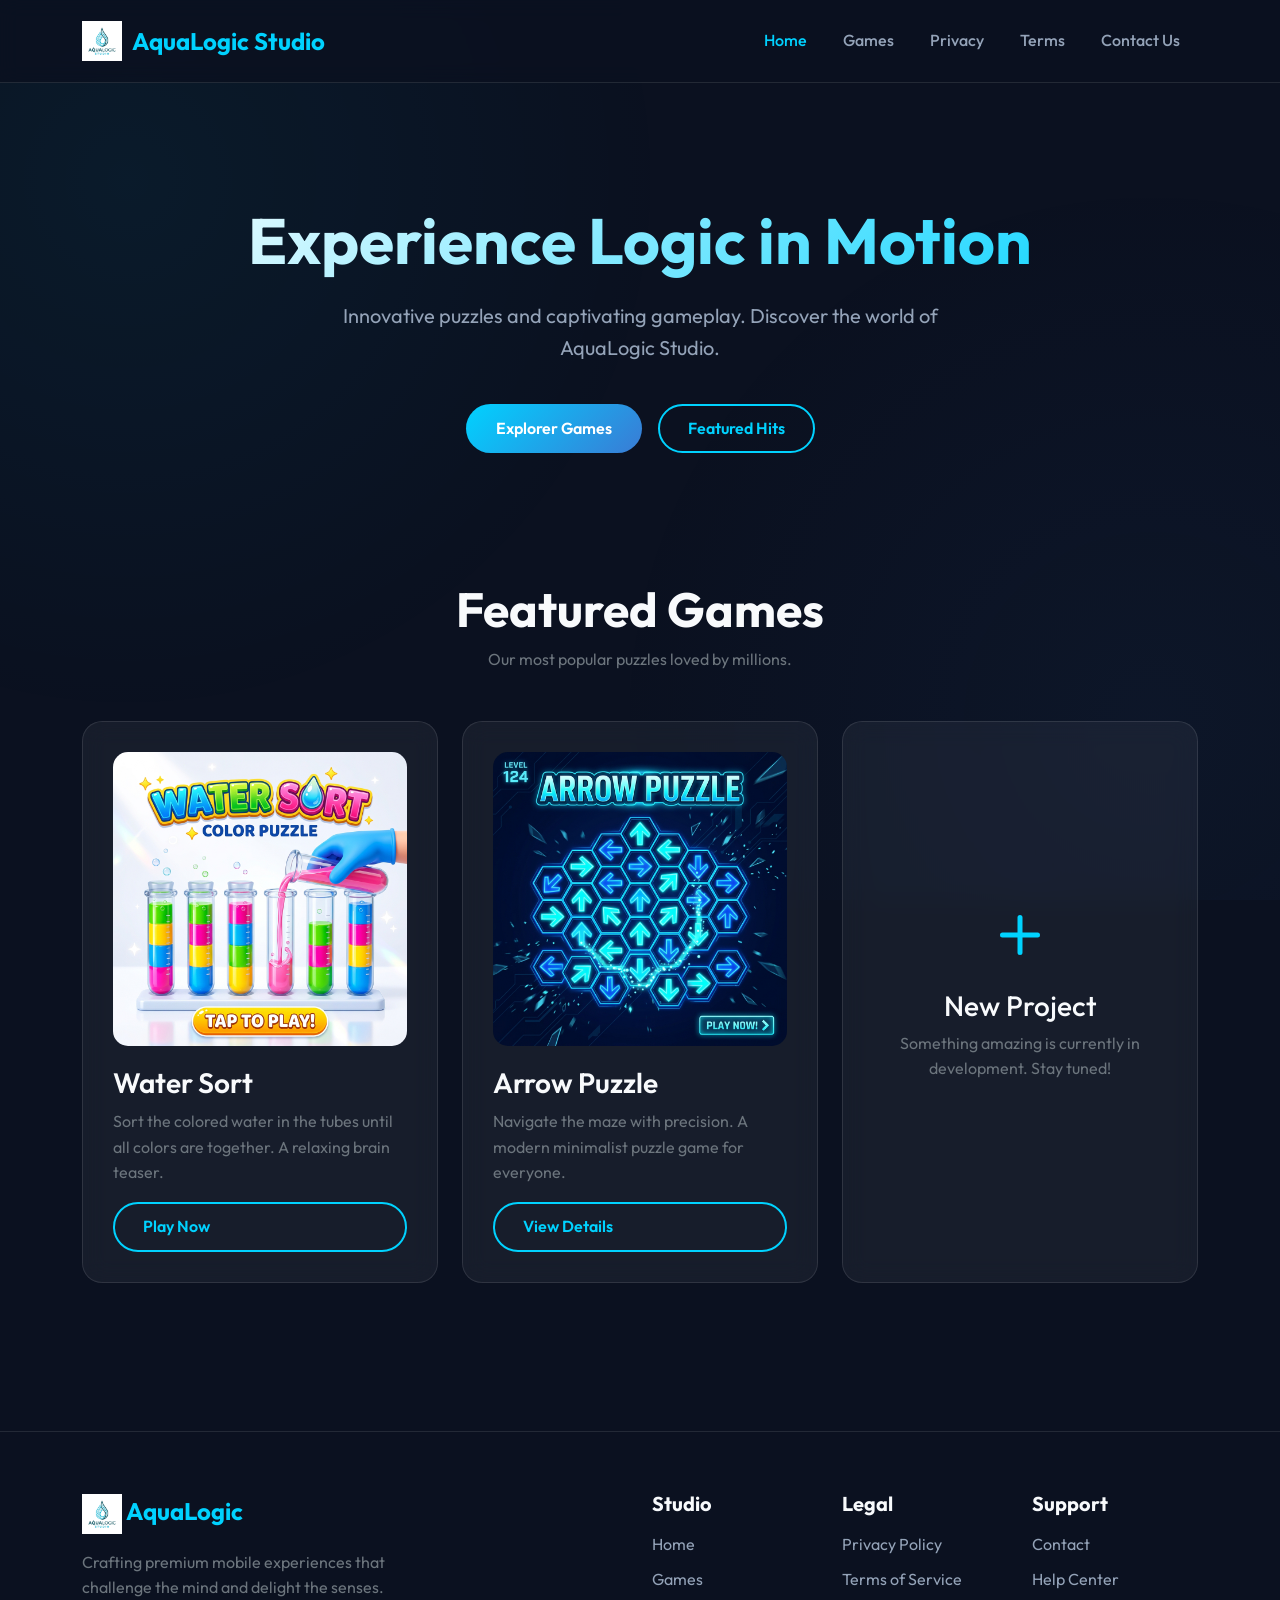
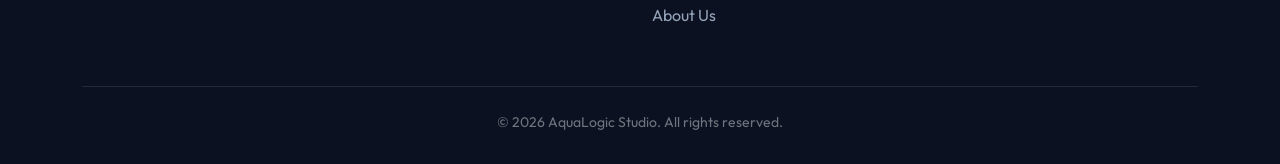
==== index.html @ 203b6d4d "- initial commit" ====
<!DOCTYPE html>
<html lang="en">
<head>
    <meta charset="UTF-8">
    <meta name="viewport" content="width=device-width, initial-scale=1.0">
    <title>AquaLogic Studio | Premium Mobile Games</title>
    <meta name="description" content="AquaLogic Studio - Creators of Water Sort, Arrow Puzzle, and more innovative mobile games.">
    <!-- Bootstrap CSS -->
    <link href="https://cdn.jsdelivr.net/npm/bootstrap@5.3.0/dist/css/bootstrap.min.css" rel="stylesheet">
    <!-- Custom CSS -->
    <link rel="stylesheet" href="css/style.css">
</head>
<body>

    <!-- Navigation -->
    <nav class="navbar navbar-expand-lg navbar-dark sticky-top">
        <div class="container">
            <a class="navbar-brand" href="index.html">
                <img src="assets/logo.png" alt="AquaLogic Logo">
                AquaLogic Studio
            </a>
            <button class="navbar-toggler" type="button" data-bs-toggle="collapse" data-bs-target="#navbarNav">
                <span class="navbar-toggler-icon"></span>
            </button>
            <div class="collapse navbar-collapse" id="navbarNav">
                <ul class="navbar-nav ms-auto">
                    <li class="nav-item"><a class="nav-link active" href="index.html">Home</a></li>
                    <li class="nav-item"><a class="nav-link" href="products.html">Games</a></li>
                    <li class="nav-item"><a class="nav-link" href="privacy.html">Privacy</a></li>
                    <li class="nav-item"><a class="nav-link" href="terms.html">Terms</a></li>
                    <li class="nav-item"><a class="nav-link" href="contact.html">Contact Us</a></li>
                </ul>
            </div>
        </div>
    </nav>

    <!-- Hero Section -->
    <section class="hero-section">
        <div class="container">
            <h1 class="hero-title">Experience Logic in Motion</h1>
            <p class="hero-subtitle">Innovative puzzles and captivating gameplay. Discover the world of AquaLogic Studio.</p>
            <div class="d-flex justify-content-center gap-3">
                <a href="products.html" class="btn-premium">Explorer Games</a>
                <a href="#featured" class="btn-outline-premium">Featured Hits</a>
            </div>
        </div>
    </section>

    <!-- Featured Games -->
    <section id="featured" class="py-5">
        <div class="container">
            <div class="text-center mb-5">
                <h2 class="display-5 fw-bold">Featured Games</h2>
                <p class="text-secondary">Our most popular puzzles loved by millions.</p>
            </div>
            <div class="row g-4">
                <!-- Water Sort -->
                <div class="col-md-6 col-lg-4">
                    <div class="glass-card game-card">
                        <img src="assets/water-sort.png" alt="Water Sort" class="game-img">
                        <h3>Water Sort</h3>
                        <p class="text-secondary">Sort the colored water in the tubes until all colors are together. A relaxing brain teaser.</p>
                        <a href="water-sort.html" class="btn-outline-premium w-100">Play Now</a>
                    </div>
                </div>
                <!-- Arrow Puzzle -->
                <div class="col-md-6 col-lg-4">
                    <div class="glass-card game-card">
                        <img src="assets/arrow-puzzle.png" alt="Arrow Puzzle" class="game-img">
                        <h3>Arrow Puzzle</h3>
                        <p class="text-secondary">Navigate the maze with precision. A modern minimalist puzzle game for everyone.</p>
                        <a href="arrow-puzzle.html" class="btn-outline-premium w-100">View Details</a>
                    </div>
                </div>
                <!-- More Coming Soon -->
                <div class="col-md-6 col-lg-4">
                    <div class="glass-card d-flex flex-column justify-content-center align-items-center text-center p-5">
                        <div class="mb-4">
                            <svg width="60" height="60" viewBox="0 0 24 24" fill="none" stroke="var(--primary-color)" stroke-width="2">
                                <path d="M12 5v14M5 12h14" stroke-linecap="round" stroke-linejoin="round"/>
                            </svg>
                        </div>
                        <h3>New Project</h3>
                        <p class="text-secondary">Something amazing is currently in development. Stay tuned!</p>
                    </div>
                </div>
            </div>
        </div>
    </section>

    <!-- Footer -->
    <footer>
        <div class="container">
            <div class="row text-center text-md-start">
                <div class="col-md-4 mb-4 mb-md-0">
                    <a class="navbar-brand mb-3 d-inline-block" href="#">
                        <img src="assets/logo.png" alt="Logo">
                        AquaLogic
                    </a>
                    <p class="text-secondary">Crafting premium mobile experiences that challenge the mind and delight the senses.</p>
                </div>
                <div class="col-md-2 offset-md-2 mb-4 mb-md-0 footer-links">
                    <h5 class="fw-bold mb-3">Studio</h5>
                    <a href="index.html">Home</a>
                    <a href="products.html">Games</a>
                    <a href="contact.html">About Us</a>
                </div>
                <div class="col-md-2 mb-4 mb-md-0 footer-links">
                    <h5 class="fw-bold mb-3">Legal</h5>
                    <a href="privacy.html">Privacy Policy</a>
                    <a href="terms.html">Terms of Service</a>
                </div>
                <div class="col-md-2 footer-links">
                    <h5 class="fw-bold mb-3">Support</h5>
                    <a href="contact.html">Contact</a>
                    <a href="privacy.html">Help Center</a>
                </div>
            </div>
            <hr class="mt-5 mb-4 border-secondary opacity-25">
            <div class="text-center text-secondary small">
                © 2026 AquaLogic Studio. All rights reserved.
            </div>
        </div>
    </footer>

    <!-- Bootstrap JS -->
    <script src="https://cdn.jsdelivr.net/npm/bootstrap@5.3.0/dist/js/bootstrap.bundle.min.js"></script>
    <script src="js/main.js"></script>
</body>
</html>
---- css/style.css ----
@import url('https://fonts.googleapis.com/css2?family=Outfit:wght@300;400;600;700&display=swap');

:root {
    --primary-color: #00d2ff;
    --secondary-color: #3a7bd5;
    --accent-color: #00f2fe;
    --dark-bg: #0b1120;
    --glass-bg: rgba(255, 255, 255, 0.05);
    --glass-border: rgba(255, 255, 255, 0.1);
    --text-primary: #f8fafc;
    --text-secondary: #94a3b8;
    --transition: all 0.3s cubic-bezier(0.4, 0, 0.2, 1);
}

body {
    font-family: 'Outfit', sans-serif;
    background-color: var(--dark-bg);
    color: var(--text-primary);
    line-height: 1.6;
    overflow-x: hidden;
}

/* Background Gradients */
body::before {
    content: '';
    position: fixed;
    top: 0;
    left: 0;
    width: 100%;
    height: 100%;
    background: radial-gradient(circle at 10% 20%, rgba(0, 210, 255, 0.05) 0%, transparent 40%),
                radial-gradient(circle at 90% 80%, rgba(58, 123, 213, 0.05) 0%, transparent 40%);
    z-index: -1;
}

/* Navigation */
.navbar {
    background: rgba(11, 17, 32, 0.8) !important;
    backdrop-filter: blur(10px);
    border-bottom: 1px solid var(--glass-border);
    padding: 1rem 0;
}

.navbar-brand {
    font-weight: 700;
    font-size: 1.5rem;
    color: var(--primary-color) !important;
    display: flex;
    align-items: center;
    gap: 10px;
}

.navbar-brand img {
    height: 40px;
    width: auto;
}

.nav-link {
    color: var(--text-secondary) !important;
    font-weight: 500;
    transition: var(--transition);
    margin: 0 10px;
}

.nav-link:hover, .nav-link.active {
    color: var(--primary-color) !important;
}

/* Hero Section */
.hero-section {
    padding: 120px 0 80px;
    text-align: center;
}

.hero-title {
    font-size: 4rem;
    font-weight: 700;
    margin-bottom: 20px;
    background: linear-gradient(135deg, #fff 0%, var(--primary-color) 100%);
    -webkit-background-clip: text;
    -webkit-text-fill-color: transparent;
}

.hero-subtitle {
    font-size: 1.25rem;
    color: var(--text-secondary);
    max-width: 600px;
    margin: 0 auto 40px;
}

/* Glass Cards */
.glass-card {
    background: var(--glass-bg);
    backdrop-filter: blur(12px);
    border: 1px solid var(--glass-border);
    border-radius: 20px;
    padding: 30px;
    transition: var(--transition);
    height: 100%;
}

.glass-card:hover {
    transform: translateY(-10px);
    border-color: var(--primary-color);
    box-shadow: 0 10px 30px rgba(0, 210, 255, 0.1);
}

/* Buttons */
.btn-premium {
    background: linear-gradient(135deg, var(--primary-color) 0%, var(--secondary-color) 100%);
    border: none;
    color: white;
    padding: 12px 30px;
    border-radius: 50px;
    font-weight: 600;
    transition: var(--transition);
    text-decoration: none;
    display: inline-block;
}

.btn-premium:hover {
    transform: scale(1.05);
    box-shadow: 0 5px 15px rgba(0, 210, 255, 0.4);
    color: white;
}

.btn-outline-premium {
    border: 2px solid var(--primary-color);
    color: var(--primary-color);
    padding: 10px 28px;
    border-radius: 50px;
    font-weight: 600;
    transition: var(--transition);
    text-decoration: none;
    display: inline-block;
}

.btn-outline-premium:hover {
    background: var(--primary-color);
    color: var(--dark-bg);
}

/* Game Card */
.game-card .game-img {
    width: 100%;
    border-radius: 15px;
    margin-bottom: 20px;
    aspect-ratio: 1/1;
    object-fit: cover;
}

.game-card h3 {
    margin-bottom: 10px;
    font-weight: 600;
}

/* Legal Pages */
.legal-content {
    background: var(--glass-bg);
    border-radius: 20px;
    padding: 40px;
    margin-top: 30px;
}

.legal-select {
    background: var(--dark-bg);
    color: white;
    border: 1px solid var(--glass-border);
    padding: 10px 20px;
    border-radius: 10px;
    width: 100%;
    max-width: 300px;
    margin-bottom: 30px;
}

/* Contact Form */
.form-control {
    background: rgba(255, 255, 255, 0.05) !important;
    border: 1px solid var(--glass-border) !important;
    color: white !important;
    border-radius: 10px;
    padding: 12px;
}

.form-control:focus {
    border-color: var(--primary-color) !important;
    box-shadow: 0 0 0 0.25rem rgba(0, 210, 255, 0.25) !important;
}

/* Footer */
footer {
    padding: 60px 0 30px;
    border-top: 1px solid var(--glass-border);
    margin-top: 100px;
}

.footer-links a {
    color: var(--text-secondary);
    text-decoration: none;
    margin-bottom: 10px;
    display: block;
    transition: var(--transition);
}

.footer-links a:hover {
    color: var(--primary-color);
}

@media (max-width: 768px) {
    .hero-title {
        font-size: 2.5rem;
    }
}
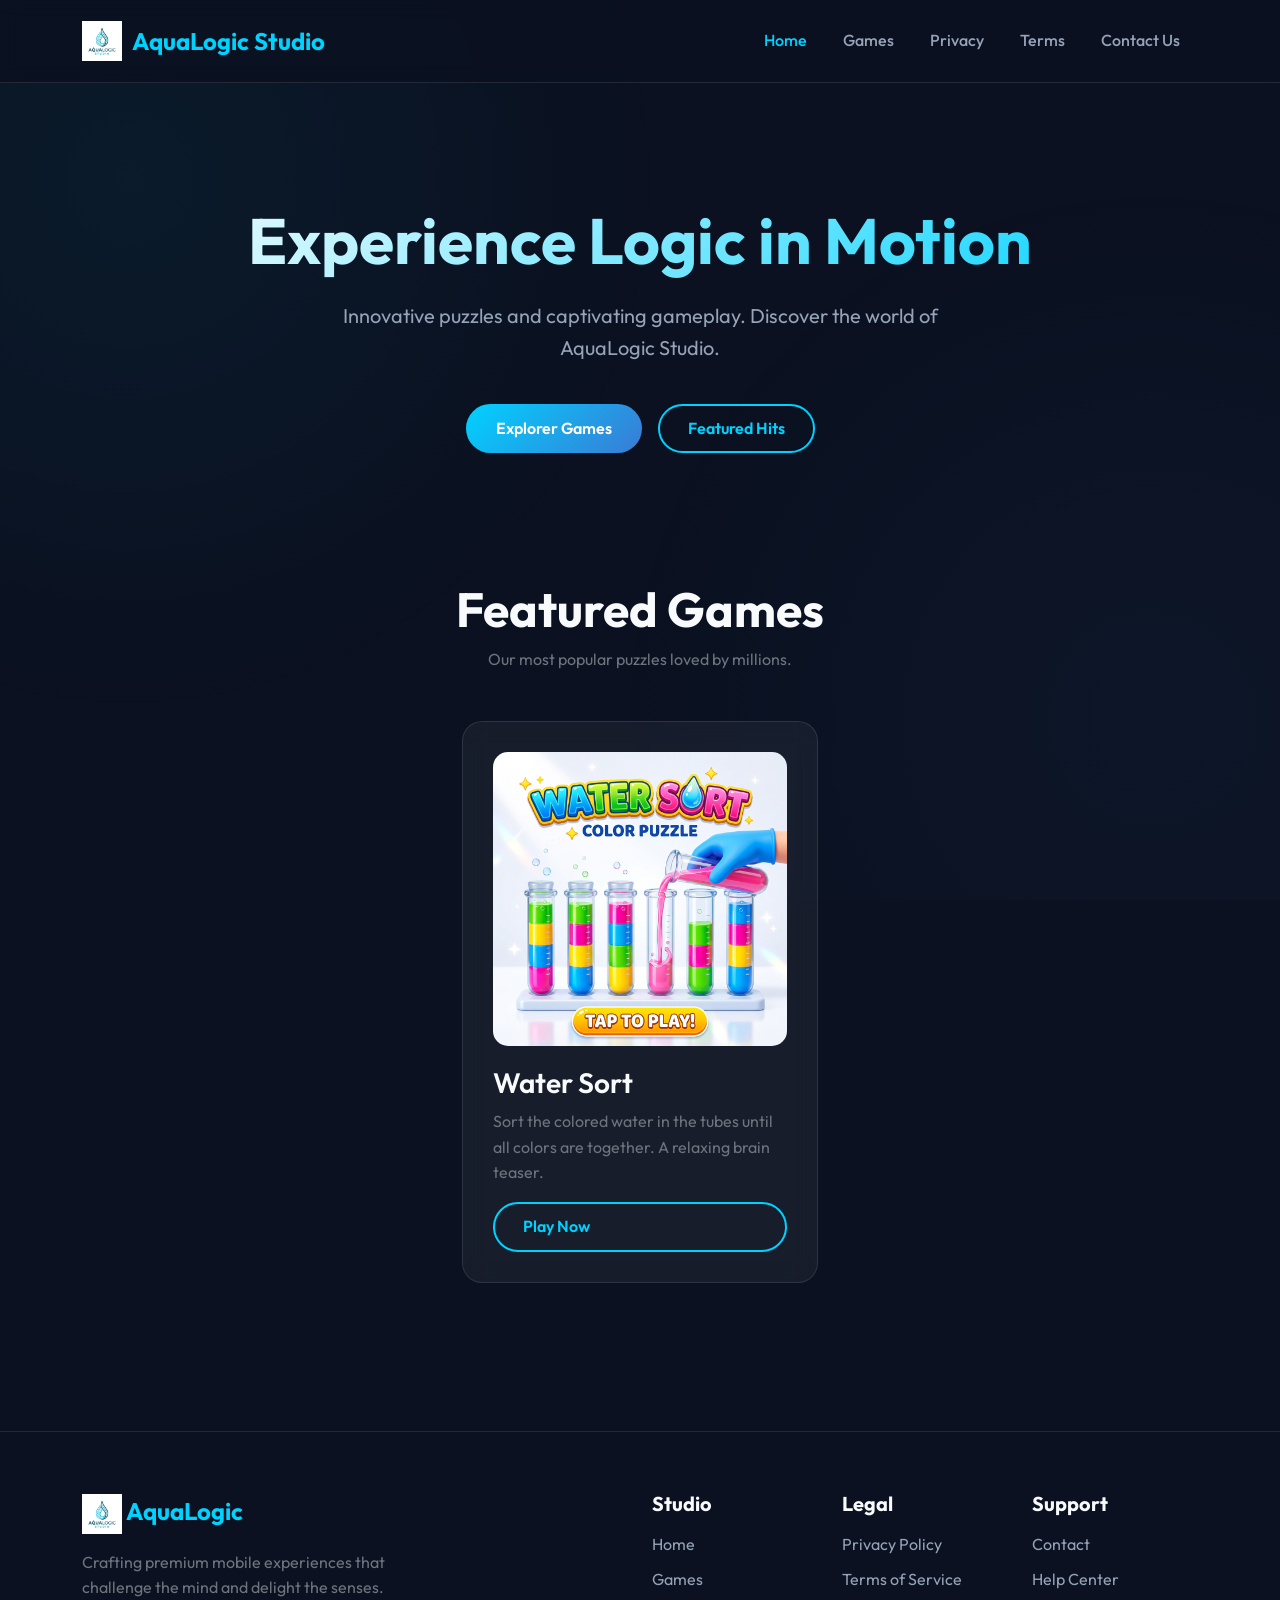
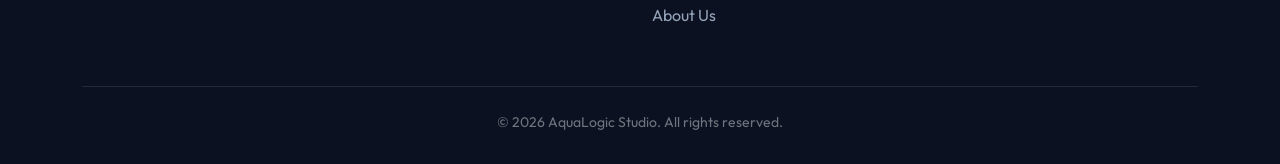
==== commit 91e059e8: "- Remove other apps - set app url" ====
--- a/index.html
+++ b/index.html
@@ -53,7 +53,7 @@
                 <h2 class="display-5 fw-bold">Featured Games</h2>
                 <p class="text-secondary">Our most popular puzzles loved by millions.</p>
             </div>
-            <div class="row g-4">
+            <div class="row g-4 justify-content-center">
                 <!-- Water Sort -->
                 <div class="col-md-6 col-lg-4">
                     <div class="glass-card game-card">
@@ -61,27 +61,6 @@
                         <h3>Water Sort</h3>
                         <p class="text-secondary">Sort the colored water in the tubes until all colors are together. A relaxing brain teaser.</p>
                         <a href="water-sort.html" class="btn-outline-premium w-100">Play Now</a>
-                    </div>
-                </div>
-                <!-- Arrow Puzzle -->
-                <div class="col-md-6 col-lg-4">
-                    <div class="glass-card game-card">
-                        <img src="assets/arrow-puzzle.png" alt="Arrow Puzzle" class="game-img">
-                        <h3>Arrow Puzzle</h3>
-                        <p class="text-secondary">Navigate the maze with precision. A modern minimalist puzzle game for everyone.</p>
-                        <a href="arrow-puzzle.html" class="btn-outline-premium w-100">View Details</a>
-                    </div>
-                </div>
-                <!-- More Coming Soon -->
-                <div class="col-md-6 col-lg-4">
-                    <div class="glass-card d-flex flex-column justify-content-center align-items-center text-center p-5">
-                        <div class="mb-4">
-                            <svg width="60" height="60" viewBox="0 0 24 24" fill="none" stroke="var(--primary-color)" stroke-width="2">
-                                <path d="M12 5v14M5 12h14" stroke-linecap="round" stroke-linejoin="round"/>
-                            </svg>
-                        </div>
-                        <h3>New Project</h3>
-                        <p class="text-secondary">Something amazing is currently in development. Stay tuned!</p>
                     </div>
                 </div>
             </div>
